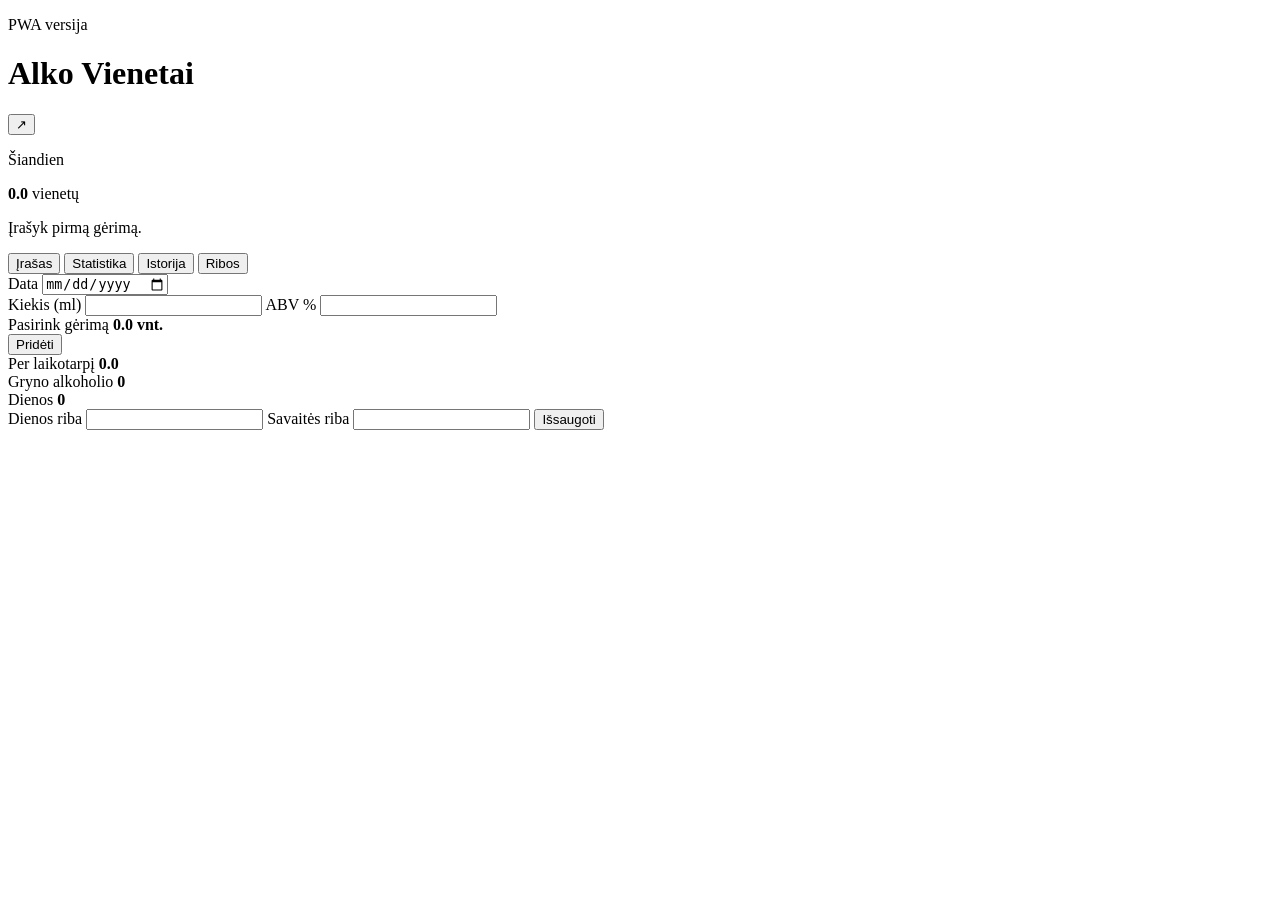
==== index.html @ 3bfee112 "Update index.html" ====
<!doctype html>
<html lang="lt">
  <head>
    <meta charset="utf-8" />
    <meta name="viewport" content="width=device-width, initial-scale=1, viewport-fit=cover" />
    <meta name="theme-color" content="#0f5132" />

    <title>Alko Vienetai</title>

    <!-- PWA -->
    <link rel="manifest" href="manifest.webmanifest" />
    <link rel="apple-touch-icon" href="assets/app-icon-192.png" />

    <!-- iOS / Android PWA support -->
    <meta name="application-name" content="Alko Vienetai" />
    <meta name="mobile-web-app-capable" content="yes" />
    <meta name="apple-mobile-web-app-capable" content="yes" />
    <meta name="apple-mobile-web-app-title" content="Vienetai" />
    <meta name="apple-mobile-web-app-status-bar-style" content="default" />

    <link rel="stylesheet" href="styles.css" />
  </head>

  <body>
    <div class="app-shell">
      <header class="topbar">
        <div>
          <p class="eyebrow">PWA versija</p>
          <h1>Alko Vienetai</h1>
        </div>

        <button class="icon-button" id="shareButton" aria-label="Dalintis">
          ↗
        </button>
      </header>

      <main>
        <section class="hero-panel">
          <div>
            <p class="panel-label">Šiandien</p>
            <strong id="todayUnits">0.0</strong>
            <span>vienetų</span>
          </div>

          <div class="risk-meter">
            <div id="riskFill"></div>
          </div>

          <p id="riskText" class="muted">
            Įrašyk pirmą gėrimą.
          </p>
        </section>

        <nav class="tabs">
          <button class="tab active" data-tab="log">Įrašas</button>
          <button class="tab" data-tab="stats">Statistika</button>
          <button class="tab" data-tab="history">Istorija</button>
          <button class="tab" data-tab="settings">Ribos</button>
        </nav>

        <!-- LOG -->
        <section class="screen active" id="logScreen">
          <form id="drinkForm" class="form-panel">
            <label>
              Data
              <input type="date" id="dateInput" required />
            </label>

            <div class="drink-grid" id="drinkGrid"></div>

            <div class="split">
              <label>
                Kiekis (ml)
                <input type="number" id="amountInput" required />
              </label>

              <label>
                ABV %
                <input type="number" id="abvInput" required />
              </label>
            </div>

            <div class="calculation-preview">
              <span id="previewText">Pasirink gėrimą</span>
              <strong id="previewUnits">0.0 vnt.</strong>
            </div>

            <button type="submit" class="primary-button">
              Pridėti
            </button>
          </form>
        </section>

        <!-- STATS -->
        <section class="screen" id="statsScreen">
          <div class="summary-grid">
            <div>
              <span>Per laikotarpį</span>
              <strong id="periodUnits">0.0</strong>
            </div>
            <div>
              <span>Gryno alkoholio</span>
              <strong id="periodGrams">0</strong>
            </div>
            <div>
              <span>Dienos</span>
              <strong id="periodDays">0</strong>
            </div>
          </div>

          <div id="drinkBreakdown"></div>
        </section>

        <!-- HISTORY -->
        <section class="screen" id="historyScreen">
          <div id="historyList"></div>
        </section>

        <!-- SETTINGS -->
        <section class="screen" id="settingsScreen">
          <div class="form-panel">
            <label>
              Dienos riba
              <input type="number" id="dailyLimitInput" />
            </label>

            <label>
              Savaitės riba
              <input type="number" id="weeklyLimitInput" />
            </label>

            <button type="button" id="saveSettingsButton" class="primary-button">
              Išsaugoti
            </button>
          </div>
        </section>
      </main>
    </div>

    <template id="drinkCardTemplate">
      <button class="drink-card">
        <img />
        <span></span>
        <small></small>
      </button>
    </template>

    <script src="app.js"></script>
  </body>
</html>
---- styles.css ----
const CACHE_NAME = "alko-vienetai-v1";
const APP_SHELL = [
  "./",
  "./index.html",
  "./styles.css",
  "./app.js",
  "./manifest.webmanifest",
  "./assets/app-icon.svg",
  "./assets/beer.svg",
  "./assets/wine.svg",
  "./assets/vodka.svg",
  "./assets/champagne.svg",
  "./assets/cider.svg",
  "./assets/cocktail.svg",
  "./assets/whiskey.svg",
  "./assets/liqueur.svg",
  "./assets/other.svg"
];

self.addEventListener("install", (event) => {
  event.waitUntil(caches.open(CACHE_NAME).then((cache) => cache.addAll(APP_SHELL)));
});

self.addEventListener("fetch", (event) => {
  event.respondWith(caches.match(event.request).then((cached) => cached || fetch(event.request)));
});
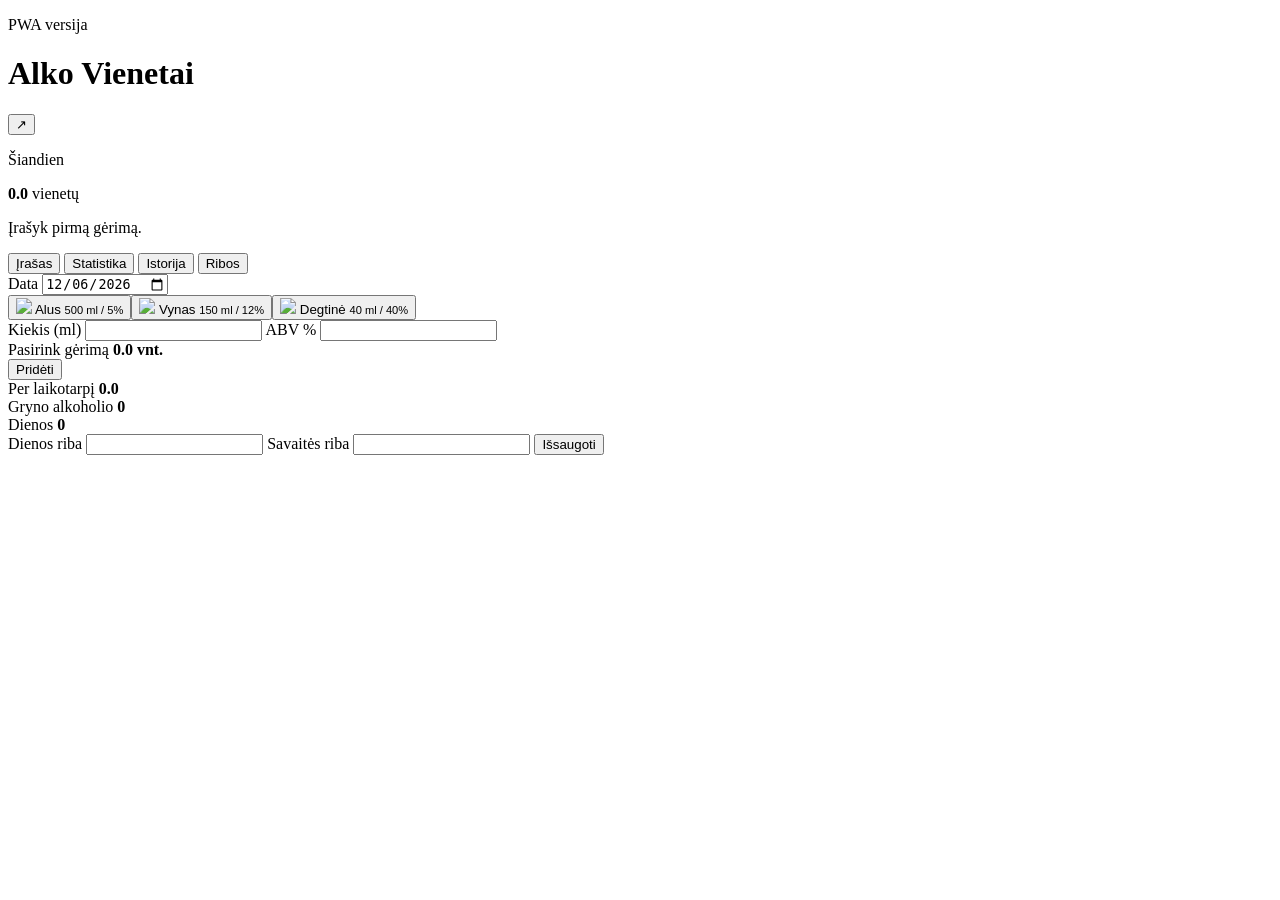
==== commit 41077194: "Update index.html" ====
--- a/index.html
+++ b/index.html
@@ -1,24 +1,17 @@
 <!doctype html>
 <html lang="lt">
   <head>
-    <meta charset="utf-8" />
-    <meta name="viewport" content="width=device-width, initial-scale=1, viewport-fit=cover" />
-    <meta name="theme-color" content="#0f5132" />
+   <link rel="manifest" href="/alko-vienetai/manifest.webmanifest">
 
-    <title>Alko Vienetai</title>
+<meta name="theme-color" content="#0f5132">
+<meta name="application-name" content="Alko Vienetai">
 
-    <!-- PWA -->
-    <link rel="manifest" href="manifest.webmanifest" />
-    <link rel="apple-touch-icon" href="assets/app-icon-192.png" />
+<link rel="apple-touch-icon" href="/alko-vienetai/assets/app-icon-192.png">
 
-    <!-- iOS / Android PWA support -->
-    <meta name="application-name" content="Alko Vienetai" />
-    <meta name="mobile-web-app-capable" content="yes" />
-    <meta name="apple-mobile-web-app-capable" content="yes" />
-    <meta name="apple-mobile-web-app-title" content="Vienetai" />
-    <meta name="apple-mobile-web-app-status-bar-style" content="default" />
-
-    <link rel="stylesheet" href="styles.css" />
+<meta name="mobile-web-app-capable" content="yes">
+<meta name="apple-mobile-web-app-capable" content="yes">
+<meta name="apple-mobile-web-app-title" content="Vienetai">
+<meta name="apple-mobile-web-app-status-bar-style" content="default">
   </head>
 
   <body>
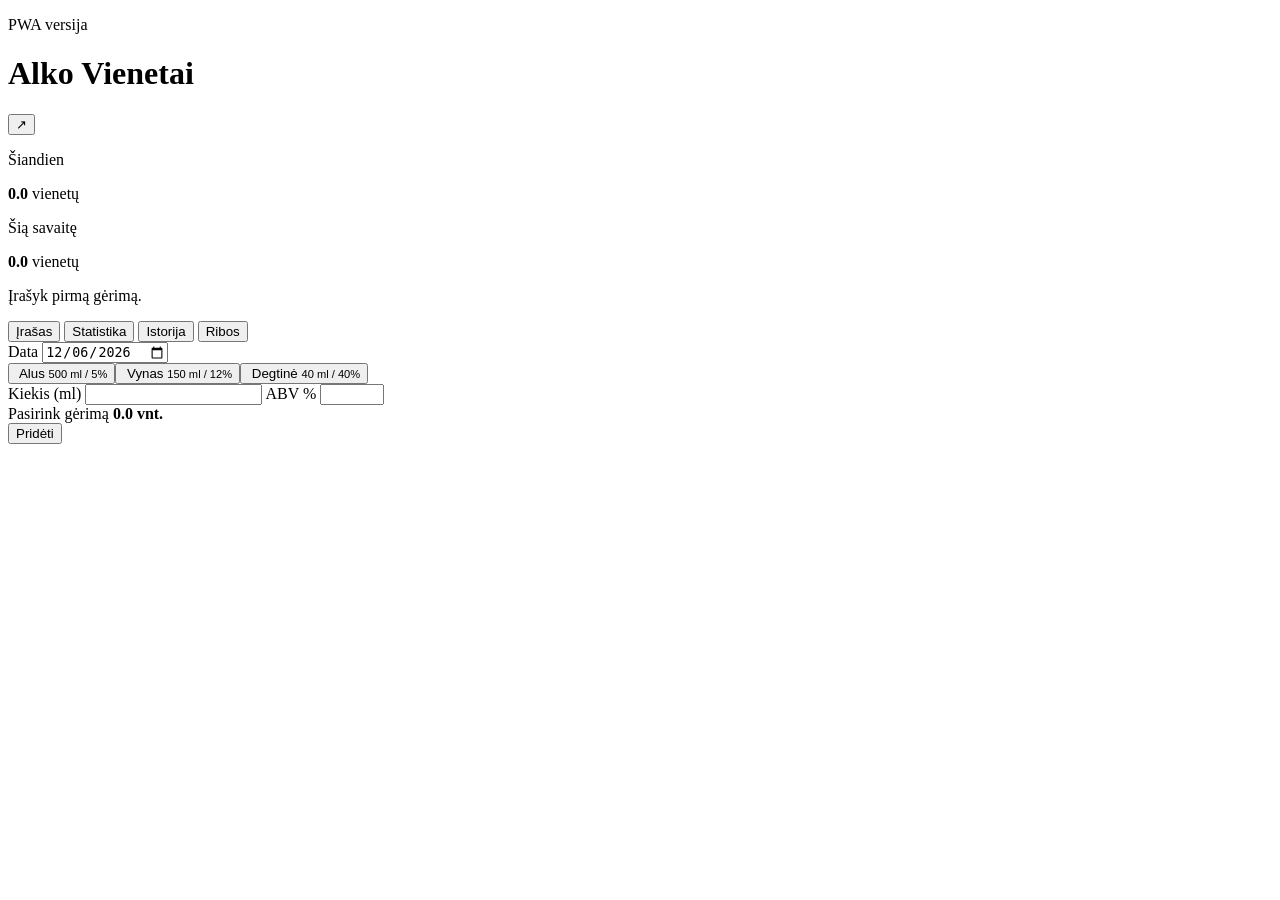
==== commit 3210e013: "Add files via upload" ====
--- a/index.html
+++ b/index.html
@@ -1,143 +1,148 @@
 <!doctype html>
 <html lang="lt">
-  <head>
-   <link rel="manifest" href="/alko-vienetai/manifest.webmanifest">
+<head>
+  <meta charset="utf-8">
+  <meta name="viewport" content="width=device-width, initial-scale=1, viewport-fit=cover">
+  <meta name="format-detection" content="telephone=no">
+  <title>Alko Vienetai</title>
+  <meta name="description" content="Alkoholio vienetų skaičiuoklė ir vartojimo statistika.">
+  <meta name="theme-color" content="#0f5132">
+  <meta name="application-name" content="Alko Vienetai">
+  <meta name="mobile-web-app-capable" content="yes">
+  <meta name="apple-mobile-web-app-capable" content="yes">
+  <meta name="apple-mobile-web-app-title" content="Vienetai">
+  <meta name="apple-mobile-web-app-status-bar-style" content="default">
+  <link rel="manifest" href="manifest.webmanifest">
+  <link rel="apple-touch-icon" href="assets/app-icon-192.png">
+  <link rel="stylesheet" href="styles.css">
+</head>
 
-<meta name="theme-color" content="#0f5132">
-<meta name="application-name" content="Alko Vienetai">
+<body>
+  <div class="app-shell">
+    <header class="topbar">
+      <div>
+        <p class="eyebrow">PWA versija</p>
+        <h1>Alko Vienetai</h1>
+      </div>
 
-<link rel="apple-touch-icon" href="/alko-vienetai/assets/app-icon-192.png">
+      <button class="icon-button" id="shareButton" type="button" aria-label="Dalintis">
+        ↗
+      </button>
+    </header>
 
-<meta name="mobile-web-app-capable" content="yes">
-<meta name="apple-mobile-web-app-capable" content="yes">
-<meta name="apple-mobile-web-app-title" content="Vienetai">
-<meta name="apple-mobile-web-app-status-bar-style" content="default">
-  </head>
-
-  <body>
-    <div class="app-shell">
-      <header class="topbar">
-        <div>
-          <p class="eyebrow">PWA versija</p>
-          <h1>Alko Vienetai</h1>
-        </div>
-
-        <button class="icon-button" id="shareButton" aria-label="Dalintis">
-          ↗
-        </button>
-      </header>
-
-      <main>
-        <section class="hero-panel">
+    <main>
+      <section class="hero-panel" aria-labelledby="todayTitle">
+        <div class="hero-summary">
           <div>
-            <p class="panel-label">Šiandien</p>
+            <p class="panel-label" id="todayTitle">Šiandien</p>
             <strong id="todayUnits">0.0</strong>
             <span>vienetų</span>
           </div>
+          <div>
+            <p class="panel-label">Šią savaitę</p>
+            <strong id="weekUnits">0.0</strong>
+            <span>vienetų</span>
+          </div>
+        </div>
 
-          <div class="risk-meter">
-            <div id="riskFill"></div>
-          </div>
+        <div class="risk-meter" aria-hidden="true">
+          <div id="riskFill"></div>
+        </div>
 
-          <p id="riskText" class="muted">
-            Įrašyk pirmą gėrimą.
-          </p>
-        </section>
+        <p id="riskText" class="muted">Įrašyk pirmą gėrimą.</p>
+      </section>
 
-        <nav class="tabs">
-          <button class="tab active" data-tab="log">Įrašas</button>
-          <button class="tab" data-tab="stats">Statistika</button>
-          <button class="tab" data-tab="history">Istorija</button>
-          <button class="tab" data-tab="settings">Ribos</button>
-        </nav>
+      <nav class="tabs" aria-label="Programėlės skiltys">
+        <button class="tab active" type="button" data-tab="log" aria-controls="logScreen">Įrašas</button>
+        <button class="tab" type="button" data-tab="stats" aria-controls="statsScreen">Statistika</button>
+        <button class="tab" type="button" data-tab="history" aria-controls="historyScreen">Istorija</button>
+        <button class="tab" type="button" data-tab="settings" aria-controls="settingsScreen">Ribos</button>
+      </nav>
 
-        <!-- LOG -->
-        <section class="screen active" id="logScreen">
-          <form id="drinkForm" class="form-panel">
+      <section class="screen active" id="logScreen">
+        <form id="drinkForm" class="form-panel">
+          <label>
+            Data
+            <input type="date" id="dateInput" required>
+          </label>
+
+          <div class="drink-grid" id="drinkGrid" aria-label="Gėrimų pasirinkimas"></div>
+
+          <div class="split">
             <label>
-              Data
-              <input type="date" id="dateInput" required />
-            </label>
-
-            <div class="drink-grid" id="drinkGrid"></div>
-
-            <div class="split">
-              <label>
-                Kiekis (ml)
-                <input type="number" id="amountInput" required />
-              </label>
-
-              <label>
-                ABV %
-                <input type="number" id="abvInput" required />
-              </label>
-            </div>
-
-            <div class="calculation-preview">
-              <span id="previewText">Pasirink gėrimą</span>
-              <strong id="previewUnits">0.0 vnt.</strong>
-            </div>
-
-            <button type="submit" class="primary-button">
-              Pridėti
-            </button>
-          </form>
-        </section>
-
-        <!-- STATS -->
-        <section class="screen" id="statsScreen">
-          <div class="summary-grid">
-            <div>
-              <span>Per laikotarpį</span>
-              <strong id="periodUnits">0.0</strong>
-            </div>
-            <div>
-              <span>Gryno alkoholio</span>
-              <strong id="periodGrams">0</strong>
-            </div>
-            <div>
-              <span>Dienos</span>
-              <strong id="periodDays">0</strong>
-            </div>
-          </div>
-
-          <div id="drinkBreakdown"></div>
-        </section>
-
-        <!-- HISTORY -->
-        <section class="screen" id="historyScreen">
-          <div id="historyList"></div>
-        </section>
-
-        <!-- SETTINGS -->
-        <section class="screen" id="settingsScreen">
-          <div class="form-panel">
-            <label>
-              Dienos riba
-              <input type="number" id="dailyLimitInput" />
+              Kiekis (ml)
+              <input type="number" id="amountInput" min="1" step="1" inputmode="numeric" required>
             </label>
 
             <label>
-              Savaitės riba
-              <input type="number" id="weeklyLimitInput" />
+              ABV %
+              <input type="number" id="abvInput" min="0" max="96" step="0.1" inputmode="decimal" required>
             </label>
+          </div>
 
-            <button type="button" id="saveSettingsButton" class="primary-button">
-              Išsaugoti
-            </button>
+          <div class="calculation-preview" aria-live="polite">
+            <span id="previewText">Pasirink gėrimą</span>
+            <strong id="previewUnits">0.0 vnt.</strong>
           </div>
-        </section>
-      </main>
-    </div>
 
-    <template id="drinkCardTemplate">
-      <button class="drink-card">
-        <img />
-        <span></span>
-        <small></small>
-      </button>
-    </template>
+          <button type="submit" class="primary-button">Pridėti</button>
+        </form>
+      </section>
 
-    <script src="app.js"></script>
-  </body>
+      <section class="screen" id="statsScreen" hidden>
+        <div class="summary-grid">
+          <div>
+            <span>Per 7 dienas</span>
+            <strong id="periodUnits">0.0</strong>
+          </div>
+          <div>
+            <span>Gryno alkoholio</span>
+            <strong id="periodGrams">0 g</strong>
+          </div>
+          <div>
+            <span>Dienos su įrašais</span>
+            <strong id="periodDays">0</strong>
+          </div>
+        </div>
+
+        <div class="breakdown" id="drinkBreakdown"></div>
+      </section>
+
+      <section class="screen" id="historyScreen" hidden>
+        <div class="section-header">
+          <h2>Istorija</h2>
+          <button class="secondary-button" id="clearHistoryButton" type="button">Išvalyti</button>
+        </div>
+        <div id="historyList"></div>
+      </section>
+
+      <section class="screen" id="settingsScreen" hidden>
+        <div class="form-panel">
+          <label>
+            Dienos riba, vnt.
+            <input type="number" id="dailyLimitInput" min="0.1" step="0.1" inputmode="decimal">
+          </label>
+
+          <label>
+            Savaitės riba, vnt.
+            <input type="number" id="weeklyLimitInput" min="0.1" step="0.1" inputmode="decimal">
+          </label>
+
+          <button type="button" id="saveSettingsButton" class="primary-button">Išsaugoti</button>
+          <p class="muted small">Ribos naudojamos tik tavo įrašų palyginimui šiame įrenginyje.</p>
+        </div>
+      </section>
+    </main>
+  </div>
+
+  <template id="drinkCardTemplate">
+    <button class="drink-card" type="button">
+      <img alt="">
+      <span></span>
+      <small></small>
+    </button>
+  </template>
+
+  <script src="app.js" defer></script>
+</body>
 </html>
--- a/styles.css
+++ b/styles.css
@@ -0,0 +1,26 @@
+const CACHE_NAME = "alko-vienetai-v1";
+const APP_SHELL = [
+  "./",
+  "./index.html",
+  "./styles.css",
+  "./app.js",
+  "./manifest.webmanifest",
+  "./assets/app-icon.svg",
+  "./assets/beer.svg",
+  "./assets/wine.svg",
+  "./assets/vodka.svg",
+  "./assets/champagne.svg",
+  "./assets/cider.svg",
+  "./assets/cocktail.svg",
+  "./assets/whiskey.svg",
+  "./assets/liqueur.svg",
+  "./assets/other.svg"
+];
+
+self.addEventListener("install", (event) => {
+  event.waitUntil(caches.open(CACHE_NAME).then((cache) => cache.addAll(APP_SHELL)));
+});
+
+self.addEventListener("fetch", (event) => {
+  event.respondWith(caches.match(event.request).then((cached) => cached || fetch(event.request)));
+});
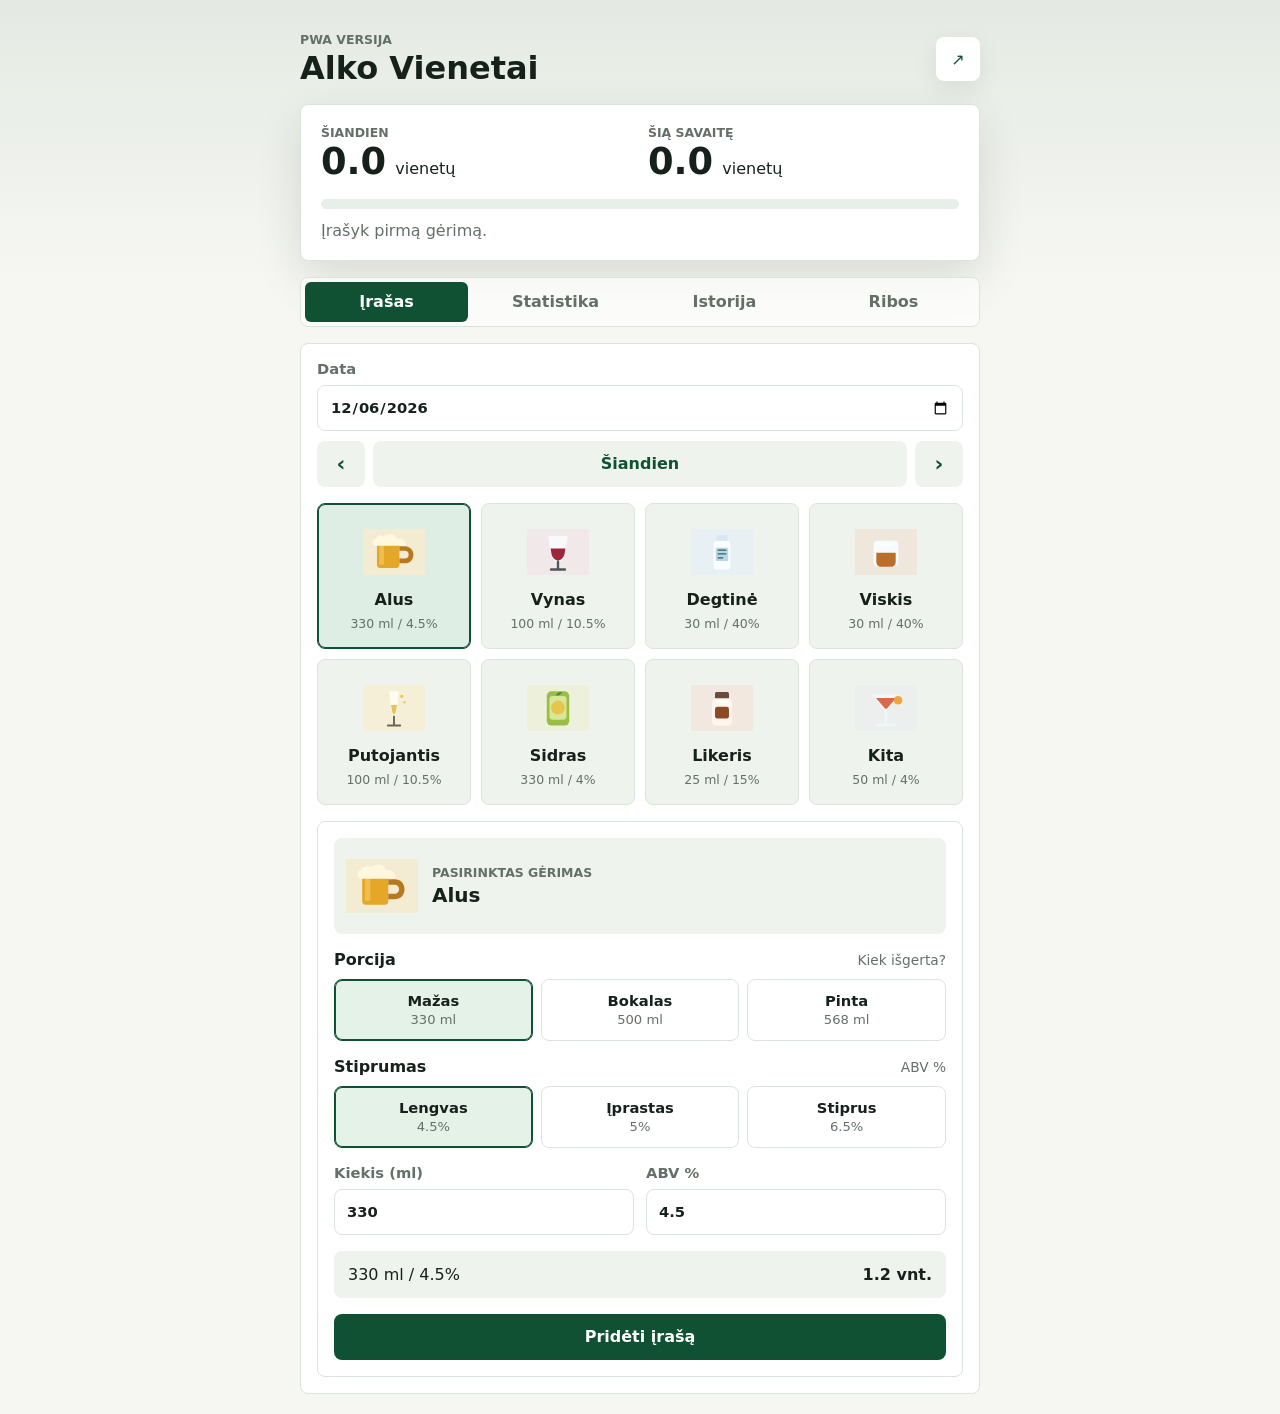
==== commit cf867e71: "Improve drink entry UI" ====
--- a/index.html
+++ b/index.html
@@ -61,31 +61,64 @@
 
       <section class="screen active" id="logScreen">
         <form id="drinkForm" class="form-panel">
-          <label>
-            Data
-            <input type="date" id="dateInput" required>
-          </label>
+          <div class="date-panel">
+            <label>
+              Data
+              <input type="date" id="dateInput" required>
+            </label>
+            <div class="date-actions">
+              <button class="secondary-button icon-step" type="button" id="prevDateButton" aria-label="Ankstesnė diena">‹</button>
+              <button class="secondary-button" type="button" id="todayDateButton">Šiandien</button>
+              <button class="secondary-button icon-step" type="button" id="nextDateButton" aria-label="Kita diena">›</button>
+            </div>
+          </div>
 
           <div class="drink-grid" id="drinkGrid" aria-label="Gėrimų pasirinkimas"></div>
 
-          <div class="split">
-            <label>
-              Kiekis (ml)
-              <input type="number" id="amountInput" min="1" step="1" inputmode="numeric" required>
-            </label>
+          <section class="drink-detail-panel" id="drinkDetailPanel" aria-live="polite">
+            <div class="selected-drink">
+              <img id="selectedDrinkImage" alt="">
+              <div>
+                <p class="panel-label">Pasirinktas gėrimas</p>
+                <h2 id="selectedDrinkName">Alus</h2>
+              </div>
+            </div>
 
-            <label>
-              ABV %
-              <input type="number" id="abvInput" min="0" max="96" step="0.1" inputmode="decimal" required>
-            </label>
-          </div>
+            <div class="option-group">
+              <div class="option-heading">
+                <strong>Porcija</strong>
+                <span>Kiek išgerta?</span>
+              </div>
+              <div class="option-grid" id="portionOptions"></div>
+            </div>
 
-          <div class="calculation-preview" aria-live="polite">
-            <span id="previewText">Pasirink gėrimą</span>
-            <strong id="previewUnits">0.0 vnt.</strong>
-          </div>
+            <div class="option-group">
+              <div class="option-heading">
+                <strong>Stiprumas</strong>
+                <span>ABV %</span>
+              </div>
+              <div class="option-grid" id="strengthOptions"></div>
+            </div>
 
-          <button type="submit" class="primary-button">Pridėti</button>
+            <div class="split">
+              <label>
+                Kiekis (ml)
+                <input type="number" id="amountInput" min="1" step="1" inputmode="numeric" required>
+              </label>
+
+              <label>
+                ABV %
+                <input type="number" id="abvInput" min="0" max="96" step="0.1" inputmode="decimal" required>
+              </label>
+            </div>
+
+            <div class="calculation-preview" aria-live="polite">
+              <span id="previewText">Pasirink gėrimą</span>
+              <strong id="previewUnits">0.0 vnt.</strong>
+            </div>
+
+            <button type="submit" class="primary-button">Pridėti įrašą</button>
+          </section>
         </form>
       </section>
 
--- a/styles.css
+++ b/styles.css
@@ -1,26 +1,488 @@
-const CACHE_NAME = "alko-vienetai-v1";
-const APP_SHELL = [
-  "./",
-  "./index.html",
-  "./styles.css",
-  "./app.js",
-  "./manifest.webmanifest",
-  "./assets/app-icon.svg",
-  "./assets/beer.svg",
-  "./assets/wine.svg",
-  "./assets/vodka.svg",
-  "./assets/champagne.svg",
-  "./assets/cider.svg",
-  "./assets/cocktail.svg",
-  "./assets/whiskey.svg",
-  "./assets/liqueur.svg",
-  "./assets/other.svg"
-];
-
-self.addEventListener("install", (event) => {
-  event.waitUntil(caches.open(CACHE_NAME).then((cache) => cache.addAll(APP_SHELL)));
-});
-
-self.addEventListener("fetch", (event) => {
-  event.respondWith(caches.match(event.request).then((cached) => cached || fetch(event.request)));
-});
+:root {
+  color-scheme: light;
+  --bg: #f6f7f2;
+  --surface: #ffffff;
+  --surface-soft: #eef4ed;
+  --text: #17211c;
+  --muted: #647067;
+  --line: #dbe4dc;
+  --accent: #0f5132;
+  --accent-strong: #0a3f27;
+  --warning: #c77d1a;
+  --danger: #b42318;
+  --shadow: 0 18px 45px rgba(23, 33, 28, 0.12);
+}
+
+* {
+  box-sizing: border-box;
+}
+
+html {
+  min-height: 100%;
+  background: var(--bg);
+}
+
+body {
+  min-height: 100%;
+  margin: 0;
+  font-family: Inter, ui-sans-serif, system-ui, -apple-system, BlinkMacSystemFont, "Segoe UI", sans-serif;
+  color: var(--text);
+  background:
+    linear-gradient(180deg, rgba(15, 81, 50, 0.08), rgba(246, 247, 242, 0) 280px),
+    var(--bg);
+}
+
+button,
+input {
+  font: inherit;
+}
+
+button {
+  cursor: pointer;
+}
+
+.app-shell {
+  width: min(100%, 720px);
+  margin: 0 auto;
+  padding: 20px;
+}
+
+.topbar {
+  display: flex;
+  align-items: center;
+  justify-content: space-between;
+  gap: 16px;
+  padding: 12px 0 18px;
+}
+
+.eyebrow,
+.panel-label {
+  margin: 0 0 4px;
+  color: var(--muted);
+  font-size: 0.78rem;
+  font-weight: 700;
+  letter-spacing: 0;
+  text-transform: uppercase;
+}
+
+h1,
+h2 {
+  margin: 0;
+  line-height: 1.1;
+}
+
+h1 {
+  font-size: 2rem;
+}
+
+h2 {
+  font-size: 1.25rem;
+}
+
+.icon-button,
+.secondary-button,
+.primary-button,
+.tab,
+.drink-card,
+.option-chip {
+  border: 0;
+}
+
+.icon-button {
+  display: grid;
+  width: 44px;
+  height: 44px;
+  place-items: center;
+  border-radius: 8px;
+  color: var(--accent);
+  background: var(--surface);
+  box-shadow: 0 8px 24px rgba(23, 33, 28, 0.08);
+}
+
+.hero-panel,
+.form-panel,
+.drink-detail-panel,
+.summary-grid > div,
+.history-item,
+.breakdown-row {
+  border: 1px solid var(--line);
+  border-radius: 8px;
+  background: var(--surface);
+}
+
+.hero-panel {
+  padding: 20px;
+  box-shadow: var(--shadow);
+}
+
+.hero-summary {
+  display: grid;
+  grid-template-columns: 1fr 1fr;
+  gap: 16px;
+}
+
+.hero-summary strong {
+  display: inline-block;
+  margin-right: 4px;
+  font-size: 2.3rem;
+  line-height: 1;
+}
+
+.risk-meter {
+  height: 10px;
+  margin: 18px 0 12px;
+  overflow: hidden;
+  border-radius: 999px;
+  background: #e8eee8;
+}
+
+#riskFill {
+  width: 0%;
+  height: 100%;
+  border-radius: inherit;
+  background: var(--accent);
+  transition: width 180ms ease, background-color 180ms ease;
+}
+
+.muted {
+  margin: 0;
+  color: var(--muted);
+}
+
+.small {
+  font-size: 0.9rem;
+}
+
+.tabs {
+  display: grid;
+  grid-template-columns: repeat(4, 1fr);
+  gap: 6px;
+  margin: 16px 0;
+  padding: 4px;
+  border: 1px solid var(--line);
+  border-radius: 8px;
+  background: rgba(255, 255, 255, 0.68);
+}
+
+.tab {
+  min-height: 40px;
+  border-radius: 6px;
+  color: var(--muted);
+  background: transparent;
+  font-weight: 700;
+}
+
+.tab.active {
+  color: #fff;
+  background: var(--accent);
+}
+
+.screen {
+  display: none;
+}
+
+.screen.active {
+  display: block;
+}
+
+.form-panel {
+  display: grid;
+  gap: 16px;
+  padding: 16px;
+}
+
+label {
+  display: grid;
+  gap: 8px;
+  color: var(--muted);
+  font-size: 0.92rem;
+  font-weight: 700;
+}
+
+input {
+  width: 100%;
+  min-height: 46px;
+  border: 1px solid var(--line);
+  border-radius: 8px;
+  padding: 10px 12px;
+  color: var(--text);
+  background: #fff;
+}
+
+input:focus,
+button:focus-visible {
+  outline: 3px solid rgba(15, 81, 50, 0.24);
+  outline-offset: 2px;
+}
+
+.date-panel {
+  display: grid;
+  gap: 10px;
+}
+
+.date-actions {
+  display: grid;
+  grid-template-columns: 48px 1fr 48px;
+  gap: 8px;
+}
+
+.icon-step {
+  padding: 0;
+  font-size: 1.35rem;
+}
+
+.drink-grid {
+  display: grid;
+  grid-template-columns: repeat(4, 1fr);
+  gap: 10px;
+}
+
+.drink-card {
+  display: grid;
+  min-height: 146px;
+  gap: 7px;
+  align-content: center;
+  justify-items: center;
+  padding: 14px 8px;
+  border: 1px solid var(--line);
+  border-radius: 8px;
+  color: var(--text);
+  background: var(--surface-soft);
+  transition: transform 120ms ease, border-color 120ms ease, background-color 120ms ease;
+}
+
+.drink-card:hover {
+  transform: translateY(-1px);
+}
+
+.drink-card.active {
+  border-color: var(--accent);
+  background: #dfeee4;
+  box-shadow: inset 0 0 0 1px var(--accent);
+}
+
+.drink-card img {
+  width: 62px;
+  height: 62px;
+  object-fit: contain;
+}
+
+.drink-card span {
+  font-weight: 800;
+}
+
+.drink-card small {
+  color: var(--muted);
+  font-size: 0.78rem;
+}
+
+.drink-detail-panel {
+  display: grid;
+  gap: 16px;
+  padding: 16px;
+}
+
+.selected-drink {
+  display: flex;
+  align-items: center;
+  gap: 14px;
+  padding: 12px;
+  border-radius: 8px;
+  background: var(--surface-soft);
+}
+
+.selected-drink img {
+  width: 72px;
+  height: 72px;
+  object-fit: contain;
+}
+
+.option-group {
+  display: grid;
+  gap: 10px;
+}
+
+.option-heading {
+  display: flex;
+  align-items: baseline;
+  justify-content: space-between;
+  gap: 12px;
+}
+
+.option-heading span {
+  color: var(--muted);
+  font-size: 0.86rem;
+}
+
+.option-grid {
+  display: grid;
+  grid-template-columns: repeat(3, 1fr);
+  gap: 8px;
+}
+
+.option-chip {
+  min-height: 62px;
+  display: grid;
+  gap: 3px;
+  align-content: center;
+  border: 1px solid var(--line);
+  border-radius: 8px;
+  padding: 8px;
+  color: var(--text);
+  background: #fff;
+}
+
+.option-chip strong {
+  font-size: 0.92rem;
+}
+
+.option-chip span {
+  color: var(--muted);
+  font-size: 0.82rem;
+}
+
+.option-chip.active {
+  border-color: var(--accent);
+  background: #e5f2e8;
+  box-shadow: inset 0 0 0 1px var(--accent);
+}
+
+.split {
+  display: grid;
+  grid-template-columns: 1fr 1fr;
+  gap: 12px;
+}
+
+.calculation-preview {
+  display: flex;
+  align-items: center;
+  justify-content: space-between;
+  gap: 12px;
+  padding: 14px;
+  border-radius: 8px;
+  background: var(--surface-soft);
+}
+
+.primary-button,
+.secondary-button {
+  min-height: 46px;
+  border-radius: 8px;
+  padding: 0 16px;
+  font-weight: 800;
+}
+
+.primary-button {
+  color: #fff;
+  background: var(--accent);
+}
+
+.primary-button:hover {
+  background: var(--accent-strong);
+}
+
+.secondary-button {
+  color: var(--accent);
+  background: var(--surface-soft);
+}
+
+.summary-grid {
+  display: grid;
+  grid-template-columns: repeat(3, 1fr);
+  gap: 10px;
+}
+
+.summary-grid > div {
+  display: grid;
+  gap: 6px;
+  padding: 14px;
+}
+
+.summary-grid span {
+  color: var(--muted);
+  font-size: 0.82rem;
+}
+
+.summary-grid strong {
+  font-size: 1.6rem;
+}
+
+.breakdown {
+  display: grid;
+  gap: 10px;
+  margin-top: 14px;
+}
+
+.breakdown-row {
+  display: grid;
+  grid-template-columns: 1fr auto;
+  gap: 8px;
+  padding: 12px 14px;
+}
+
+.section-header {
+  display: flex;
+  align-items: center;
+  justify-content: space-between;
+  gap: 12px;
+  margin-bottom: 12px;
+}
+
+#historyList {
+  display: grid;
+  gap: 10px;
+}
+
+.history-item {
+  display: grid;
+  grid-template-columns: 1fr auto;
+  gap: 12px;
+  align-items: center;
+  padding: 12px 14px;
+}
+
+.history-item strong {
+  display: block;
+}
+
+.history-item span {
+  color: var(--muted);
+  font-size: 0.9rem;
+}
+
+.empty-state {
+  padding: 22px;
+  border: 1px dashed var(--line);
+  border-radius: 8px;
+  color: var(--muted);
+  text-align: center;
+}
+
+@media (max-width: 640px) {
+  .app-shell {
+    padding: 16px;
+  }
+
+  h1 {
+    font-size: 1.7rem;
+  }
+
+  .hero-summary,
+  .split,
+  .summary-grid {
+    grid-template-columns: 1fr;
+  }
+
+  .tabs {
+    grid-template-columns: repeat(2, 1fr);
+  }
+
+  .drink-grid {
+    grid-template-columns: repeat(2, 1fr);
+  }
+}
+
+@media (max-width: 420px) {
+  .option-grid {
+    grid-template-columns: 1fr;
+  }
+}
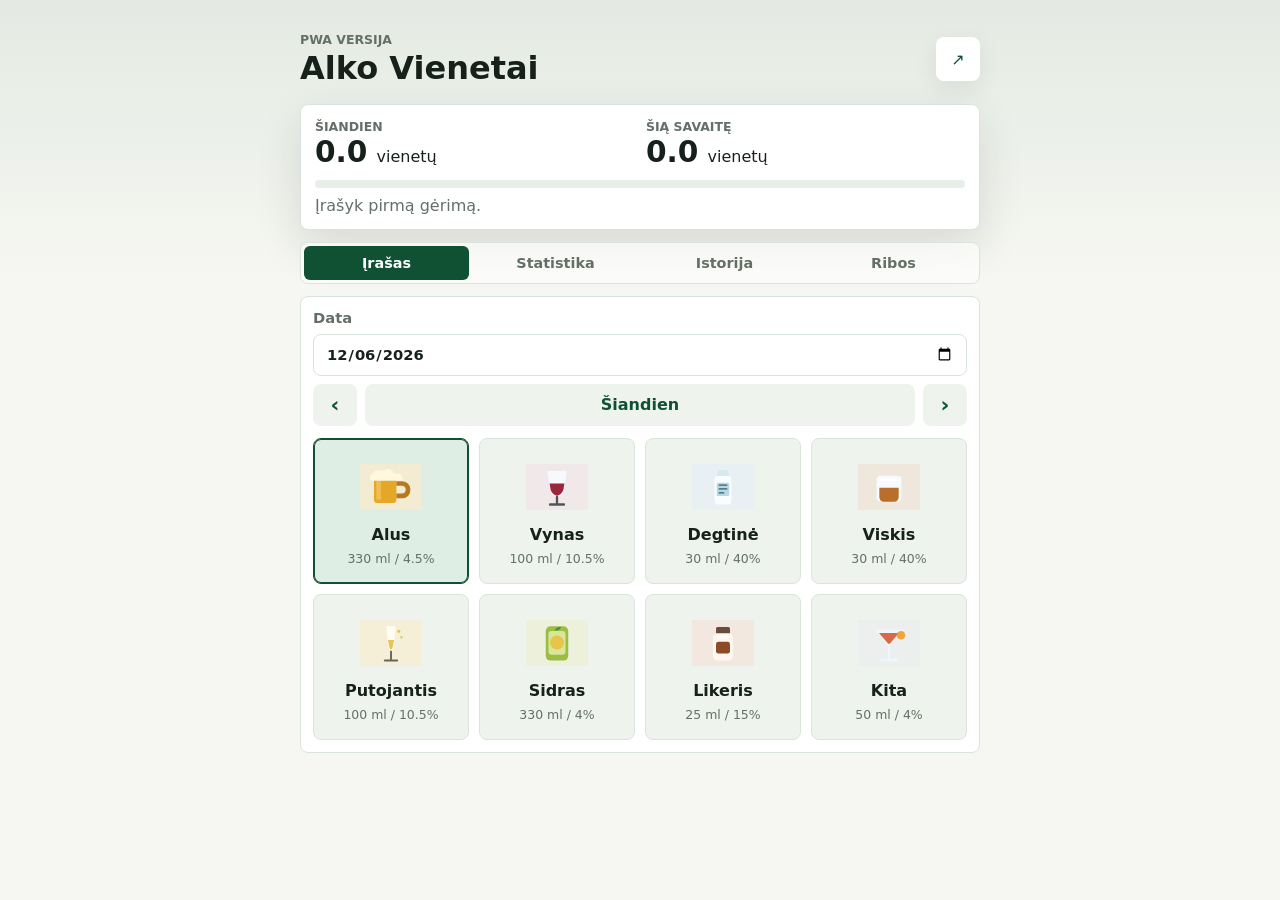
==== commit 8083b33a: "Compact UI and move drink options to dialog" ====
--- a/index.html
+++ b/index.html
@@ -75,14 +75,18 @@
 
           <div class="drink-grid" id="drinkGrid" aria-label="Gėrimų pasirinkimas"></div>
 
-          <section class="drink-detail-panel" id="drinkDetailPanel" aria-live="polite">
-            <div class="selected-drink">
+          <dialog class="drink-dialog" id="drinkDialog" aria-labelledby="selectedDrinkName">
+            <section class="drink-detail-panel" id="drinkDetailPanel" aria-live="polite">
+              <div class="dialog-header">
+                <div class="selected-drink">
               <img id="selectedDrinkImage" alt="">
               <div>
                 <p class="panel-label">Pasirinktas gėrimas</p>
                 <h2 id="selectedDrinkName">Alus</h2>
               </div>
-            </div>
+                </div>
+                <button class="dialog-close" id="closeDrinkDialog" type="button" aria-label="Uzdaryti">x</button>
+              </div>
 
             <div class="option-group">
               <div class="option-heading">
@@ -118,7 +122,8 @@
             </div>
 
             <button type="submit" class="primary-button">Pridėti įrašą</button>
-          </section>
+            </section>
+          </dialog>
         </form>
       </section>
 
--- a/styles.css
+++ b/styles.css
@@ -84,7 +84,8 @@
 .primary-button,
 .tab,
 .drink-card,
-.option-chip {
+.option-chip,
+.dialog-close {
   border: 0;
 }
 
@@ -111,26 +112,26 @@
 }
 
 .hero-panel {
-  padding: 20px;
+  padding: 14px;
   box-shadow: var(--shadow);
 }
 
 .hero-summary {
   display: grid;
   grid-template-columns: 1fr 1fr;
-  gap: 16px;
+  gap: 12px;
 }
 
 .hero-summary strong {
   display: inline-block;
   margin-right: 4px;
-  font-size: 2.3rem;
+  font-size: 1.85rem;
   line-height: 1;
 }
 
 .risk-meter {
-  height: 10px;
-  margin: 18px 0 12px;
+  height: 8px;
+  margin: 12px 0 8px;
   overflow: hidden;
   border-radius: 999px;
   background: #e8eee8;
@@ -155,20 +156,23 @@
 
 .tabs {
   display: grid;
-  grid-template-columns: repeat(4, 1fr);
-  gap: 6px;
-  margin: 16px 0;
-  padding: 4px;
+  grid-template-columns: repeat(4, minmax(0, 1fr));
+  gap: 4px;
+  margin: 12px 0;
+  padding: 3px;
   border: 1px solid var(--line);
   border-radius: 8px;
   background: rgba(255, 255, 255, 0.68);
 }
 
 .tab {
-  min-height: 40px;
+  min-width: 0;
+  min-height: 34px;
   border-radius: 6px;
+  padding: 0 4px;
   color: var(--muted);
   background: transparent;
+  font-size: 0.9rem;
   font-weight: 700;
 }
 
@@ -187,8 +191,8 @@
 
 .form-panel {
   display: grid;
-  gap: 16px;
-  padding: 16px;
+  gap: 12px;
+  padding: 12px;
 }
 
 label {
@@ -201,7 +205,7 @@
 
 input {
   width: 100%;
-  min-height: 46px;
+  min-height: 42px;
   border: 1px solid var(--line);
   border-radius: 8px;
   padding: 10px 12px;
@@ -217,12 +221,12 @@
 
 .date-panel {
   display: grid;
-  gap: 10px;
+  gap: 8px;
 }
 
 .date-actions {
   display: grid;
-  grid-template-columns: 48px 1fr 48px;
+  grid-template-columns: 44px 1fr 44px;
   gap: 8px;
 }
 
@@ -276,17 +280,53 @@
   font-size: 0.78rem;
 }
 
+.drink-dialog {
+  width: min(92vw, 520px);
+  max-height: calc(100dvh - 32px);
+  margin: auto;
+  border: 0;
+  padding: 0;
+  color: var(--text);
+  background: transparent;
+}
+
+.drink-dialog::backdrop {
+  background: rgba(23, 33, 28, 0.42);
+  backdrop-filter: blur(2px);
+}
+
 .drink-detail-panel {
   display: grid;
-  gap: 16px;
-  padding: 16px;
+  gap: 14px;
+  padding: 14px;
+  box-shadow: var(--shadow);
+}
+
+.dialog-header {
+  display: grid;
+  grid-template-columns: 1fr 36px;
+  gap: 10px;
+  align-items: start;
+}
+
+.dialog-close {
+  display: grid;
+  width: 36px;
+  height: 36px;
+  place-items: center;
+  border-radius: 8px;
+  color: var(--muted);
+  background: var(--surface-soft);
+  font-size: 1.1rem;
+  font-weight: 900;
 }
 
 .selected-drink {
   display: flex;
   align-items: center;
-  gap: 14px;
-  padding: 12px;
+  gap: 12px;
+  min-width: 0;
+  padding: 10px;
   border-radius: 8px;
   background: var(--surface-soft);
 }
@@ -365,7 +405,7 @@
 
 .primary-button,
 .secondary-button {
-  min-height: 46px;
+  min-height: 42px;
   border-radius: 8px;
   padding: 0 16px;
   font-weight: 800;
@@ -466,14 +506,13 @@
     font-size: 1.7rem;
   }
 
-  .hero-summary,
   .split,
   .summary-grid {
     grid-template-columns: 1fr;
   }
 
   .tabs {
-    grid-template-columns: repeat(2, 1fr);
+    grid-template-columns: repeat(2, minmax(0, 1fr));
   }
 
   .drink-grid {
@@ -482,6 +521,10 @@
 }
 
 @media (max-width: 420px) {
+  .tab {
+    font-size: 0.82rem;
+  }
+
   .option-grid {
     grid-template-columns: 1fr;
   }
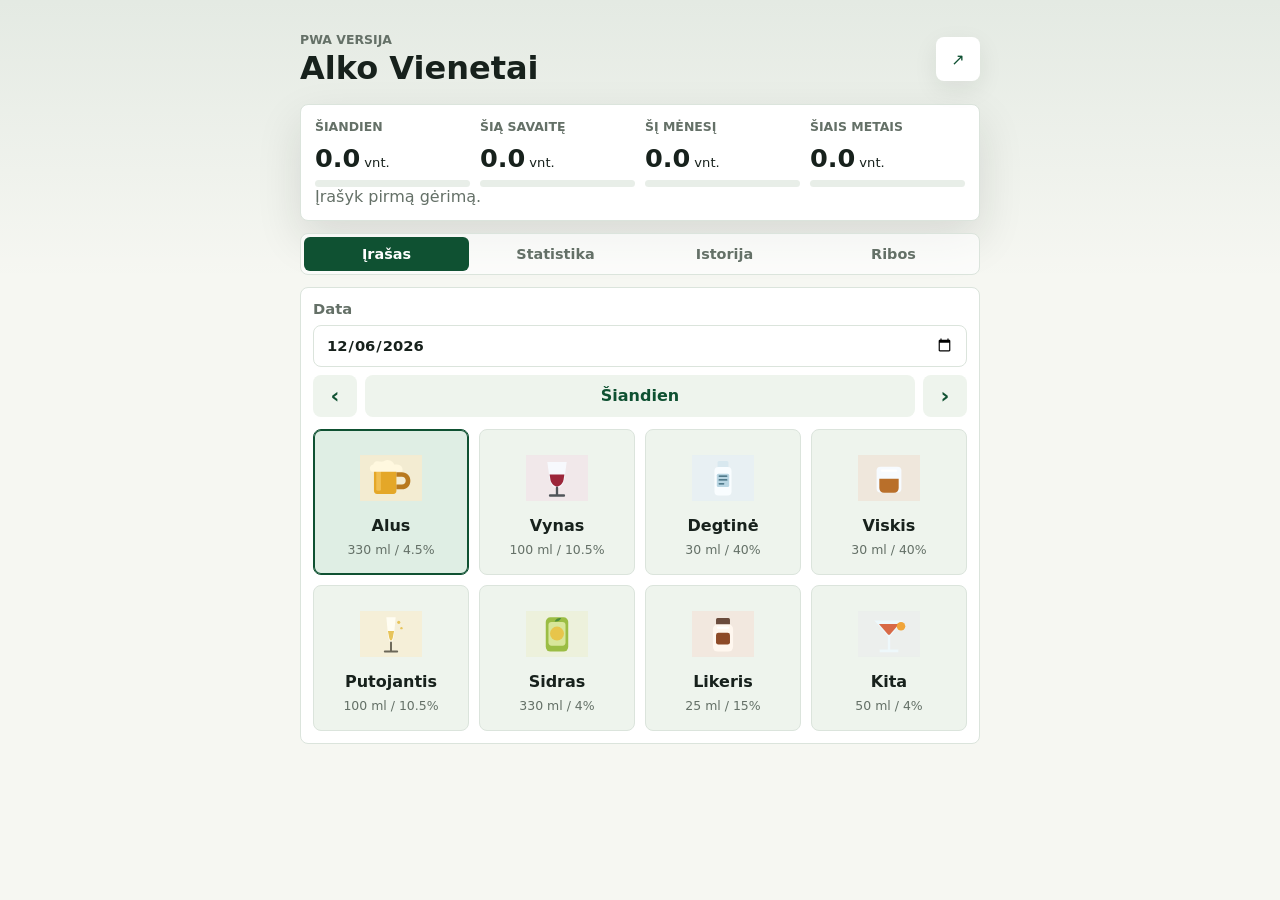
==== commit 2d1df082: "Add data export import and safe stats" ====
--- a/index.html
+++ b/index.html
@@ -33,20 +33,46 @@
     <main>
       <section class="hero-panel" aria-labelledby="todayTitle">
         <div class="hero-summary">
-          <div>
+          <div class="hero-stat-card">
             <p class="panel-label" id="todayTitle">Šiandien</p>
-            <strong id="todayUnits">0.0</strong>
-            <span>vienetų</span>
-          </div>
-          <div>
+            <div class="hero-stat-value">
+              <strong id="todayUnits">0.0</strong>
+              <span>vnt.</span>
+            </div>
+            <div class="mini-risk-meter" aria-hidden="true">
+              <div id="todayRiskFill"></div>
+            </div>
+          </div>
+          <div class="hero-stat-card">
             <p class="panel-label">Šią savaitę</p>
-            <strong id="weekUnits">0.0</strong>
-            <span>vienetų</span>
-          </div>
-        </div>
-
-        <div class="risk-meter" aria-hidden="true">
-          <div id="riskFill"></div>
+            <div class="hero-stat-value">
+              <strong id="weekUnits">0.0</strong>
+              <span>vnt.</span>
+            </div>
+            <div class="mini-risk-meter" aria-hidden="true">
+              <div id="weekRiskFill"></div>
+            </div>
+          </div>
+          <div class="hero-stat-card">
+            <p class="panel-label">Šį mėnesį</p>
+            <div class="hero-stat-value">
+              <strong id="monthUnits">0.0</strong>
+              <span>vnt.</span>
+            </div>
+            <div class="mini-risk-meter" aria-hidden="true">
+              <div id="monthRiskFill"></div>
+            </div>
+          </div>
+          <div class="hero-stat-card">
+            <p class="panel-label">Šiais metais</p>
+            <div class="hero-stat-value">
+              <strong id="yearUnits">0.0</strong>
+              <span>vnt.</span>
+            </div>
+            <div class="mini-risk-meter" aria-hidden="true">
+              <div id="yearRiskFill"></div>
+            </div>
+          </div>
         </div>
 
         <p id="riskText" class="muted">Įrašyk pirmą gėrimą.</p>
@@ -128,9 +154,30 @@
       </section>
 
       <section class="screen" id="statsScreen" hidden>
+        <div class="stats-panel">
+          <div class="stats-heading">
+            <div>
+              <h2>Statistika</h2>
+              <p class="muted small" id="statsPeriodRange">Ši savaitė</p>
+            </div>
+          </div>
+
+          <div class="stats-period-tabs" aria-label="Statistikos laikotarpis">
+            <button class="stats-period-button active" type="button" data-stats-period="week" aria-pressed="true">Savaitė</button>
+            <button class="stats-period-button" type="button" data-stats-period="month" aria-pressed="false">Mėnuo</button>
+            <button class="stats-period-button" type="button" data-stats-period="year" aria-pressed="false">Metai</button>
+          </div>
+
+          <div class="date-actions stats-date-actions">
+            <button class="secondary-button icon-step" type="button" id="statsPrevButton" aria-label="Ankstesnis laikotarpis">‹</button>
+            <button class="secondary-button" type="button" id="statsCurrentButton">Dabar</button>
+            <button class="secondary-button icon-step" type="button" id="statsNextButton" aria-label="Kitas laikotarpis">›</button>
+          </div>
+        </div>
+
         <div class="summary-grid">
           <div>
-            <span>Per 7 dienas</span>
+            <span id="periodUnitsLabel">Savaitės vienetai</span>
             <strong id="periodUnits">0.0</strong>
           </div>
           <div>
@@ -166,8 +213,42 @@
             <input type="number" id="weeklyLimitInput" min="0.1" step="0.1" inputmode="decimal">
           </label>
 
+          <label>
+            Mėnesio riba, vnt.
+            <input type="number" id="monthlyLimitInput" min="0.1" step="0.1" inputmode="decimal">
+          </label>
+
+          <label>
+            Metų riba, vnt.
+            <input type="number" id="yearlyLimitInput" min="0.1" step="0.1" inputmode="decimal">
+          </label>
+
           <button type="button" id="saveSettingsButton" class="primary-button">Išsaugoti</button>
           <p class="muted small">Ribos naudojamos tik tavo įrašų palyginimui šiame įrenginyje.</p>
+
+          <div class="data-tools">
+            <h2>Duomenys</h2>
+            <div class="data-actions">
+              <button type="button" id="exportDataButton" class="secondary-button">Eksportuoti</button>
+              <label class="secondary-button file-button">
+                Importuoti
+                <input type="file" id="importDataInput" accept="application/json,.json">
+              </label>
+            </div>
+            <details class="backup-details">
+              <summary>Tekstinė kopija</summary>
+              <label>
+                Eksportas
+                <textarea id="backupText" readonly rows="4"></textarea>
+              </label>
+              <label>
+                Importas
+                <textarea id="importTextInput" rows="4"></textarea>
+              </label>
+              <button type="button" id="importTextButton" class="secondary-button">Importuoti tekstą</button>
+            </details>
+            <p id="dataStatus" class="muted small" aria-live="polite"></p>
+          </div>
         </div>
       </section>
     </main>
--- a/styles.css
+++ b/styles.css
@@ -11,6 +11,9 @@
   --warning: #c77d1a;
   --danger: #b42318;
   --shadow: 0 18px 45px rgba(23, 33, 28, 0.12);
+  --viewport-height: 100dvh;
+  --dialog-top-gap: 16px;
+  --dialog-bottom-gap: 16px;
 }
 
 * {
@@ -85,6 +88,7 @@
 .tab,
 .drink-card,
 .option-chip,
+.stats-period-button,
 .dialog-close {
   border: 0;
 }
@@ -103,6 +107,7 @@
 .hero-panel,
 .form-panel,
 .drink-detail-panel,
+.stats-panel,
 .summary-grid > div,
 .history-item,
 .breakdown-row {
@@ -118,26 +123,43 @@
 
 .hero-summary {
   display: grid;
-  grid-template-columns: 1fr 1fr;
-  gap: 12px;
+  grid-template-columns: repeat(4, minmax(0, 1fr));
+  gap: 10px;
+}
+
+.hero-stat-card {
+  min-width: 0;
+  display: grid;
+  gap: 8px;
+}
+
+.hero-stat-value {
+  display: flex;
+  align-items: baseline;
+  gap: 4px;
+  min-width: 0;
 }
 
 .hero-summary strong {
-  display: inline-block;
-  margin-right: 4px;
-  font-size: 1.85rem;
+  display: block;
+  font-size: 1.6rem;
   line-height: 1;
 }
 
-.risk-meter {
-  height: 8px;
-  margin: 12px 0 8px;
+.hero-stat-value span {
+  color: var(--text);
+  font-size: 0.82rem;
+  white-space: nowrap;
+}
+
+.mini-risk-meter {
+  height: 7px;
   overflow: hidden;
   border-radius: 999px;
   background: #e8eee8;
 }
 
-#riskFill {
+.mini-risk-meter > div {
   width: 0%;
   height: 100%;
   border-radius: inherit;
@@ -228,6 +250,62 @@
   display: grid;
   grid-template-columns: 44px 1fr 44px;
   gap: 8px;
+}
+
+.data-tools {
+  display: grid;
+  gap: 10px;
+  padding-top: 12px;
+  border-top: 1px solid var(--line);
+}
+
+.data-actions {
+  display: grid;
+  grid-template-columns: repeat(2, minmax(0, 1fr));
+  gap: 8px;
+}
+
+.file-button {
+  position: relative;
+  display: grid;
+  place-items: center;
+  overflow: hidden;
+  text-align: center;
+}
+
+.file-button input {
+  position: absolute;
+  width: 1px;
+  height: 1px;
+  opacity: 0;
+  pointer-events: none;
+}
+
+.backup-details {
+  display: grid;
+  gap: 10px;
+}
+
+.backup-details summary {
+  color: var(--accent);
+  font-weight: 800;
+  cursor: pointer;
+}
+
+.backup-details label {
+  margin-top: 10px;
+}
+
+.backup-details textarea {
+  width: 100%;
+  min-height: 96px;
+  resize: vertical;
+  border: 1px solid var(--line);
+  border-radius: 8px;
+  padding: 10px 12px;
+  color: var(--text);
+  background: #fff;
+  font: inherit;
 }
 
 .icon-step {
@@ -281,13 +359,21 @@
 }
 
 .drink-dialog {
+  position: fixed;
+  top: var(--dialog-top-gap);
+  right: auto;
+  bottom: auto;
+  left: 50%;
+  transform: translateX(-50%);
   width: min(92vw, 520px);
-  max-height: calc(100dvh - 32px);
-  margin: auto;
+  height: auto;
+  max-height: calc(var(--viewport-height) - var(--dialog-top-gap) - var(--dialog-bottom-gap));
+  margin: 0;
   border: 0;
   padding: 0;
   color: var(--text);
   background: transparent;
+  overflow: hidden;
 }
 
 .drink-dialog::backdrop {
@@ -298,6 +384,9 @@
 .drink-detail-panel {
   display: grid;
   gap: 14px;
+  max-height: calc(var(--viewport-height) - var(--dialog-top-gap) - var(--dialog-bottom-gap));
+  overflow-y: auto;
+  overscroll-behavior: contain;
   padding: 14px;
   box-shadow: var(--shadow);
 }
@@ -356,7 +445,7 @@
 
 .option-grid {
   display: grid;
-  grid-template-columns: repeat(3, 1fr);
+  grid-template-columns: repeat(3, minmax(0, 1fr));
   gap: 8px;
 }
 
@@ -416,6 +505,13 @@
   background: var(--accent);
 }
 
+.drink-detail-panel > .primary-button {
+  position: sticky;
+  bottom: 0;
+  z-index: 2;
+  box-shadow: 0 -10px 18px rgba(255, 255, 255, 0.92);
+}
+
 .primary-button:hover {
   background: var(--accent-strong);
 }
@@ -429,6 +525,44 @@
   display: grid;
   grid-template-columns: repeat(3, 1fr);
   gap: 10px;
+}
+
+.stats-panel {
+  display: grid;
+  gap: 10px;
+  margin-bottom: 12px;
+  padding: 12px;
+}
+
+.stats-heading {
+  display: flex;
+  align-items: center;
+  justify-content: space-between;
+  gap: 12px;
+}
+
+.stats-period-tabs {
+  display: grid;
+  grid-template-columns: repeat(3, minmax(0, 1fr));
+  gap: 6px;
+}
+
+.stats-period-button {
+  min-height: 36px;
+  border-radius: 8px;
+  padding: 0 8px;
+  color: var(--muted);
+  background: var(--surface-soft);
+  font-weight: 800;
+}
+
+.stats-period-button.active {
+  color: #fff;
+  background: var(--accent);
+}
+
+.stats-date-actions {
+  grid-template-columns: 44px 1fr 44px;
 }
 
 .summary-grid > div {
@@ -498,12 +632,21 @@
 }
 
 @media (max-width: 640px) {
+  :root {
+    --dialog-top-gap: max(48px, env(safe-area-inset-top));
+    --dialog-bottom-gap: max(72px, env(safe-area-inset-bottom));
+  }
+
   .app-shell {
     padding: 16px;
   }
 
   h1 {
     font-size: 1.7rem;
+  }
+
+  .hero-summary {
+    grid-template-columns: repeat(2, minmax(0, 1fr));
   }
 
   .split,
@@ -525,7 +668,47 @@
     font-size: 0.82rem;
   }
 
+  .drink-detail-panel {
+    gap: 10px;
+    padding: 12px;
+  }
+
+  .selected-drink {
+    padding: 8px;
+  }
+
+  .selected-drink img {
+    width: 54px;
+    height: 54px;
+  }
+
+  .option-heading span {
+    font-size: 0.8rem;
+  }
+
   .option-grid {
-    grid-template-columns: 1fr;
-  }
-}
+    grid-template-columns: repeat(3, minmax(0, 1fr));
+    gap: 6px;
+  }
+
+  .option-chip {
+    min-height: 54px;
+    padding: 6px 4px;
+  }
+
+  .option-chip strong {
+    font-size: 0.78rem;
+  }
+
+  .option-chip span {
+    font-size: 0.72rem;
+  }
+
+  .split {
+    gap: 8px;
+  }
+
+  .calculation-preview {
+    padding: 10px;
+  }
+}
